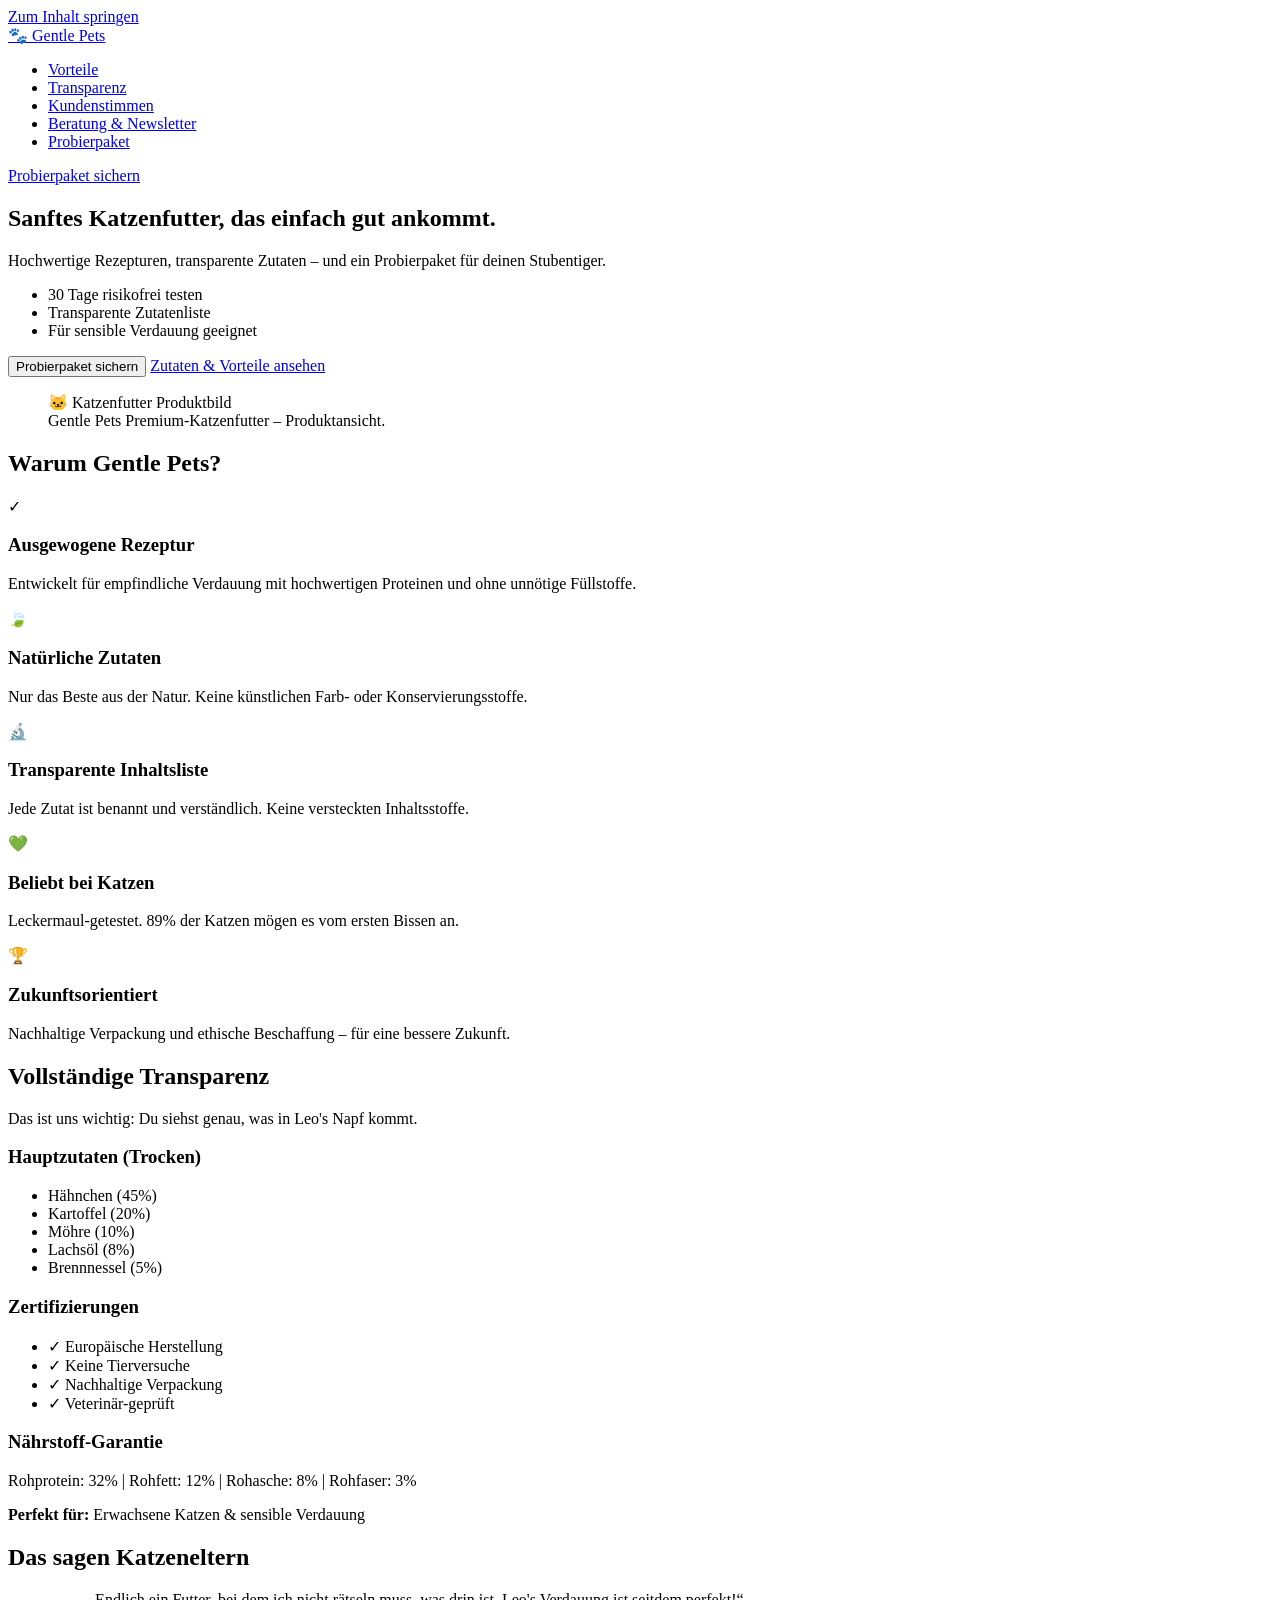
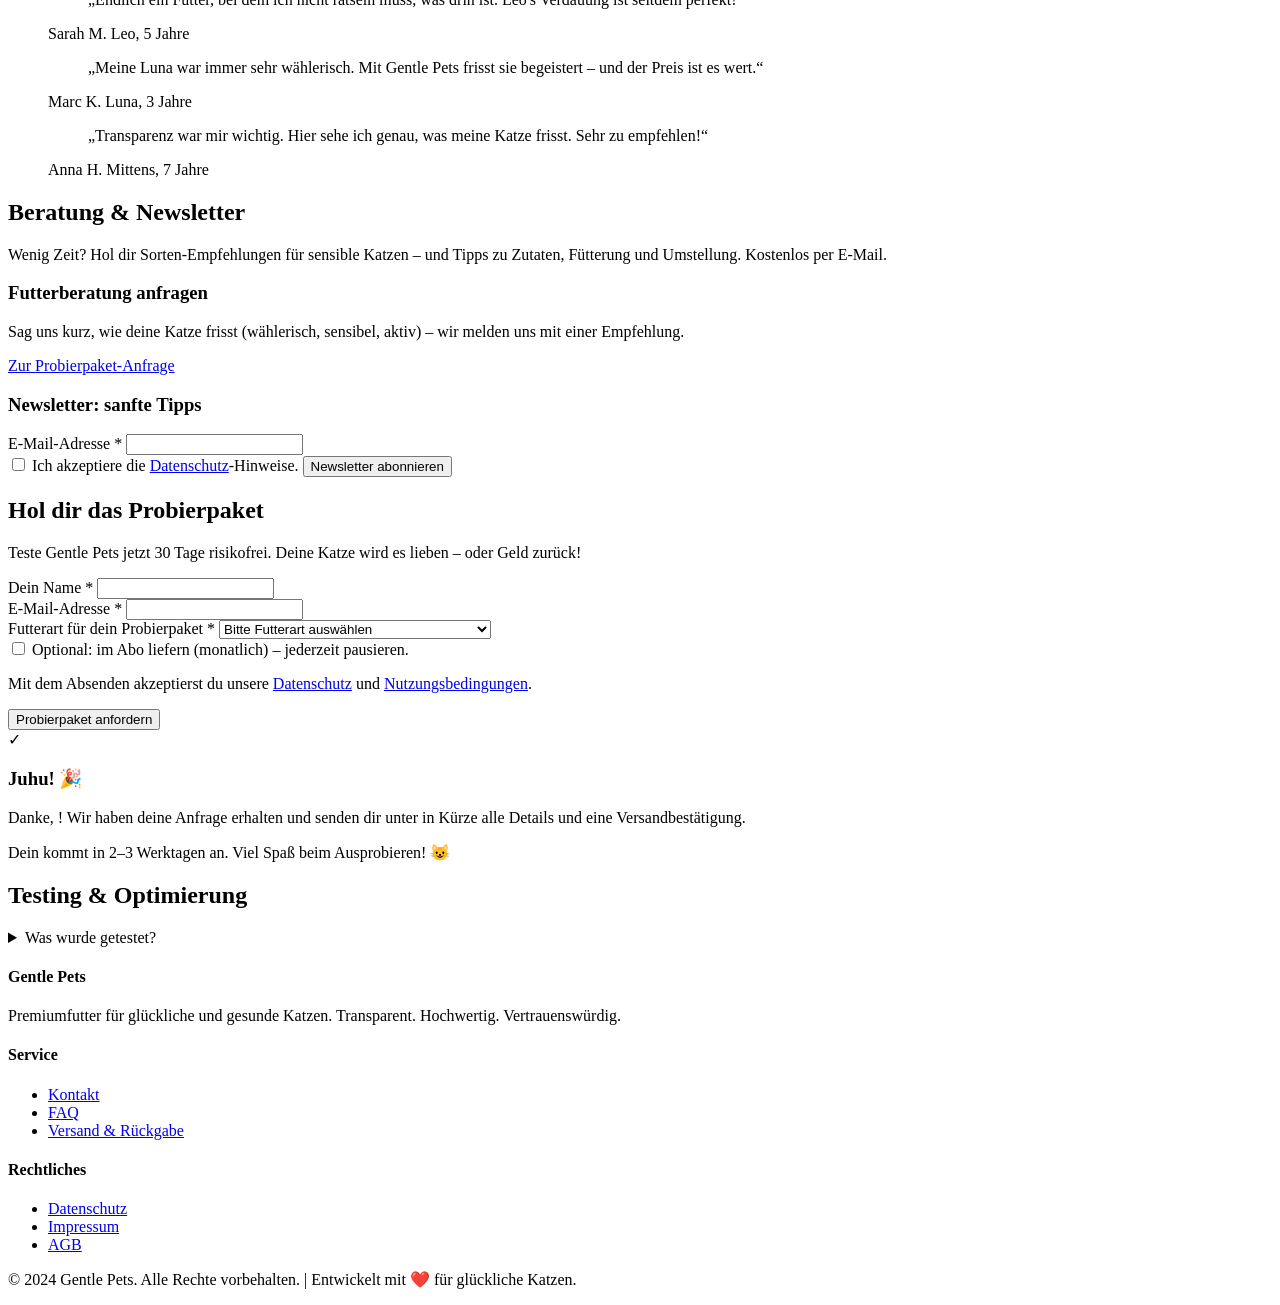
==== docs/index.html @ 292ff551 "Add docs/ for GitHub Pages preview" ====
<!doctype html>
<html lang="de">
  <head>
    <!-- =========================================================
      DOKUMENT: Gentle Pets – Landingpage (Katzenfutter)
      ZIEL: Klare Struktur, semantische Elemente, Navigation, A11y-Basics
      HINWEIS: CSS/JS bleiben extern (styles.css, main.js)
    ========================================================== -->
    <meta charset="UTF-8" />
    <meta name="viewport" content="width=device-width, initial-scale=1.0" />

    <title>Gentle Pets – Katzenfutter | Premium & Transparent</title>

    <!-- SEO (optional, aber sinnvoll) -->
    <meta
      name="description"
      content="Sanftes Katzenfutter für empfindliche Mägen: transparent, hochwertig, ohne unnötige Füllstoffe. Probierpaket 30 Tage risikofrei testen."
    />

    <link rel="stylesheet" href="/css/styles.css" />
  </head>

  <body>
    <!-- Skip-Link für Tastatur-Navigation -->
    <a class="skip-link" href="#main">Zum Inhalt springen</a>

    <div class="page-wrapper">
      <!-- =========================================================
        HEADER + NAV
        - Brand/Logo
        - Primäre Navigation (Sprungmarken)
        - Primäre CTA im Header (optional)
      ========================================================== -->
      <header class="site-header" role="banner">
        <div class="container header-inner">
          <a class="brand" href="#" aria-label="Gentle Pets Startseite">
            <span class="brand-mark" aria-hidden="true">🐾</span>
            <span class="brand-name">Gentle Pets</span>
          </a>

          <nav class="site-nav" aria-label="Hauptnavigation">
            <ul class="nav-list">
              <li class="nav-item">
                <a class="nav-link" href="#vorteile">Vorteile</a>
              </li>
              <li class="nav-item">
                <a class="nav-link" href="#transparenz">Transparenz</a>
              </li>
              <li class="nav-item">
                <a class="nav-link" href="#stimmen">Kundenstimmen</a>
              </li>
              <li class="nav-item">
                <a class="nav-link" href="#beratung">Beratung & Newsletter</a>
              </li>
              <li class="nav-item">
                <a class="nav-link" href="#probierpaket">Probierpaket</a>
              </li>
            </ul>
          </nav>

          <div class="header-cta">
            <a
              class="btn btn-primary"
              href="#probierpaket"
              aria-label="Zum Probierpaket Formular"
            >
              Probierpaket sichern
            </a>
          </div>
        </div>
      </header>

      <!-- =========================================================
        MAIN (Inhaltsbereich)
      ========================================================== -->
      <main id="main" class="site-main" role="main">
        <!-- =======================================================
          HERO
          - Primäre Botschaft + CTA
          - Bild/Visual als figure
        ======================================================== -->
        <section class="hero" aria-labelledby="hero-title">
          <div class="container">
            <div class="hero-grid">
              <div class="hero-content">
                <h1 id="hero-title" class="hero-headline">
                  Sanftes Katzenfutter, das einfach gut ankommt.
                </h1>

                <p class="hero-subline">
                  Hochwertige Rezepturen, transparente Zutaten – und ein
                  Probierpaket für deinen Stubentiger.
                </p>

                <ul class="hero-trust-list" aria-label="Vertrauensmerkmale">
                  <li class="hero-trust-item">30 Tage risikofrei testen</li>
                  <li class="hero-trust-item">Transparente Zutatenliste</li>
                  <li class="hero-trust-item">Für sensible Verdauung geeignet</li>
                </ul>

                <div class="cta-group" role="group" aria-label="Hauptaktionen">
                  <button
                    class="btn btn-primary"
                    id="cta-hero"
                    type="button"
                    aria-label="Probierpaket sichern"
                  >
                    Probierpaket sichern
                  </button>

                  <a
                    class="btn btn-secondary"
                    id="cta-secondary"
                    href="#transparenz"
                    aria-label="Zutaten und Vorteile ansehen"
                  >
                    Zutaten &amp; Vorteile ansehen
                  </a>
                </div>
              </div>

              <div class="hero-image">
                <figure class="hero-figure">
                  <div
                    class="image-placeholder"
                    role="img"
                    aria-label="Produktbild Katzenfutter (Platzhalter)"
                  >
                    🐱 Katzenfutter Produktbild
                  </div>
                  <figcaption class="sr-only">
                    Gentle Pets Premium-Katzenfutter – Produktansicht.
                  </figcaption>
                </figure>
              </div>
            </div>
          </div>
        </section>

       

        <!-- =======================================================
          VORTEILE / USPs
          - Section-ID für Nav
          - Liste von Cards (article)
        ======================================================== -->
        <section id="vorteile" class="usps" aria-labelledby="usps-title">
          <div class="container">
            <h2 id="usps-title" class="section-title">Warum Gentle Pets?</h2>

            <div id="usps-grid" class="usps-grid" role="list">
              <article class="usp-card" role="listitem">
                <div class="usp-icon" aria-hidden="true">✓</div>
                <h3 class="usp-title">Ausgewogene Rezeptur</h3>
                <p class="usp-description">
                  Entwickelt für empfindliche Verdauung mit hochwertigen
                  Proteinen und ohne unnötige Füllstoffe.
                </p>
              </article>

              <article class="usp-card" role="listitem">
                <div class="usp-icon" aria-hidden="true">🍃</div>
                <h3 class="usp-title">Natürliche Zutaten</h3>
                <p class="usp-description">
                  Nur das Beste aus der Natur. Keine künstlichen Farb- oder
                  Konservierungsstoffe.
                </p>
              </article>

              <article class="usp-card" role="listitem">
                <div class="usp-icon" aria-hidden="true">🔬</div>
                <h3 class="usp-title">Transparente Inhaltsliste</h3>
                <p class="usp-description">
                  Jede Zutat ist benannt und verständlich. Keine versteckten
                  Inhaltsstoffe.
                </p>
              </article>

              <article class="usp-card" role="listitem">
                <div class="usp-icon" aria-hidden="true">💚</div>
                <h3 class="usp-title">Beliebt bei Katzen</h3>
                <p class="usp-description">
                  Leckermaul-getestet. 89% der Katzen mögen es vom ersten Bissen
                  an.
                </p>
              </article>

              <article class="usp-card" role="listitem">
                <div class="usp-icon" aria-hidden="true">🏆</div>
                <h3 class="usp-title">Zukunftsorientiert</h3>
                <p class="usp-description">
                  Nachhaltige Verpackung und ethische Beschaffung – für eine
                  bessere Zukunft.
                </p>
              </article>
            </div>
          </div>
        </section>

        <!-- =======================================================
          TRANSPARENZ / ZUTATEN
          - Bereits vorhandene ID behalten
          - Inhalte als Cards (article) + semantische Listen
        ======================================================== -->
        <section
          class="transparenz"
          id="transparenz"
          aria-labelledby="transparenz-title"
        >
          <div class="container">
            <h2 id="transparenz-title" class="section-title">
              Vollständige Transparenz
            </h2>
            <p class="section-subtitle">
              Das ist uns wichtig: Du siehst genau, was in Leo's Napf kommt.
            </p>

            <div class="transparenz-grid">
              <article
                class="info-card info-card-teal"
                aria-labelledby="zutaten-title"
              >
                <h3 id="zutaten-title" class="info-card-title">
                  Hauptzutaten (Trocken)
                </h3>
                <ul class="ingredients-list">
                  <li>Hähnchen (45%)</li>
                  <li>Kartoffel (20%)</li>
                  <li>Möhre (10%)</li>
                  <li>Lachsöl (8%)</li>
                  <li>Brennnessel (5%)</li>
                </ul>
              </article>

              <article
                class="info-card info-card-teal"
                aria-labelledby="zert-title"
              >
                <h3 id="zert-title" class="info-card-title">
                  Zertifizierungen
                </h3>
                <ul class="certifications-list">
                  <li class="certification-item">
                    <span class="certification-check" aria-hidden="true"
                      >✓</span
                    >
                    Europäische Herstellung
                  </li>
                  <li class="certification-item">
                    <span class="certification-check" aria-hidden="true"
                      >✓</span
                    >
                    Keine Tierversuche
                  </li>
                  <li class="certification-item">
                    <span class="certification-check" aria-hidden="true"
                      >✓</span
                    >
                    Nachhaltige Verpackung
                  </li>
                  <li class="certification-item">
                    <span class="certification-check" aria-hidden="true"
                      >✓</span
                    >
                    Veterinär-geprüft
                  </li>
                </ul>
              </article>

              <article
                class="info-card info-card-teal"
                aria-labelledby="naehr-title"
              >
                <h3 id="naehr-title" class="info-card-title">
                  Nährstoff-Garantie
                </h3>
                <p class="nutrient-info">
                  Rohprotein: 32% | Rohfett: 12% | Rohasche: 8% | Rohfaser: 3%
                </p>
                <p class="nutrient-info">
                  <strong>Perfekt für:</strong> Erwachsene Katzen &amp; sensible
                  Verdauung
                </p>
              </article>
            </div>
          </div>
        </section>

        <!-- =======================================================
          KUNDENSTIMMEN
          - ID für Nav
          - Testimonials als figure/blockquote
        ======================================================== -->
        <section
          id="stimmen"
          class="testimonials"
          aria-labelledby="testimonials-title"
        >
          <div class="container">
            <h2 id="testimonials-title" class="section-title">
              Das sagen Katzeneltern
            </h2>

            <div id="testimonials-grid" class="testimonials-grid">
              <figure class="testimonial-card">
                <blockquote class="testimonial-text">
                  „Endlich ein Futter, bei dem ich nicht rätseln muss, was drin
                  ist. Leo's Verdauung ist seitdem perfekt!“
                </blockquote>
                <figcaption class="testimonial-author">
                  <span class="testimonial-name">Sarah M.</span>
                  <span class="testimonial-cat">Leo, 5 Jahre</span>
                </figcaption>
              </figure>

              <figure class="testimonial-card">
                <blockquote class="testimonial-text">
                  „Meine Luna war immer sehr wählerisch. Mit Gentle Pets frisst
                  sie begeistert – und der Preis ist es wert.“
                </blockquote>
                <figcaption class="testimonial-author">
                  <span class="testimonial-name">Marc K.</span>
                  <span class="testimonial-cat">Luna, 3 Jahre</span>
                </figcaption>
              </figure>

              <figure class="testimonial-card">
                <blockquote class="testimonial-text">
                  „Transparenz war mir wichtig. Hier sehe ich genau, was meine
                  Katze frisst. Sehr zu empfehlen!“
                </blockquote>
                <figcaption class="testimonial-author">
                  <span class="testimonial-name">Anna H.</span>
                  <span class="testimonial-cat">Mittens, 7 Jahre</span>
                </figcaption>
              </figure>
            </div>
          </div>
        </section>

        <section
          id="beratung"
          class="beratung"
          aria-labelledby="beratung-title"
        >
          <div class="container">
            <h2 id="beratung-title" class="section-title">
              Beratung & Newsletter
            </h2>
            <p class="section-subtitle">
              Wenig Zeit? Hol dir Sorten-Empfehlungen für sensible Katzen – und
              Tipps zu Zutaten, Fütterung und Umstellung. Kostenlos per E-Mail.
            </p>

            <div class="beratung-grid">
              <article
                class="beratung-card"
                aria-labelledby="beratung-card-title"
              >
                <h3 id="beratung-card-title" class="beratung-title">
                  Futterberatung anfragen
                </h3>
                <p class="beratung-text">
                  Sag uns kurz, wie deine Katze frisst (wählerisch, sensibel,
                  aktiv) – wir melden uns mit einer Empfehlung.
                </p>
                <a class="btn btn-secondary" href="#probierpaket"
                  >Zur Probierpaket-Anfrage</a
                >
              </article>

              <article class="beratung-card" aria-labelledby="newsletter-title">
                <h3 id="newsletter-title" class="beratung-title">
                  Newsletter: sanfte Tipps
                </h3>
                <form id="newsletter-form" class="newsletter-form" novalidate>
                  <label class="form-label" for="newsletter-email">
                    E-Mail-Adresse <span class="required">*</span>
                  </label>
                  <input
                    id="newsletter-email"
                    name="newsletter-email"
                    type="email"
                    class="form-input"
                    inputmode="email"
                    autocomplete="email"
                    required
                    aria-invalid="false"
                    aria-describedby="newsletter-email-error"
                  />
                  <div
                    id="newsletter-email-error"
                    class="error-message"
                    role="alert"
                    aria-live="polite"
                  ></div>

                  <label class="checkbox">
                    <input id="newsletter-consent" type="checkbox" required />
                    <span
                      >Ich akzeptiere die
                      <a href="#">Datenschutz</a>-Hinweise.</span
                    >
                  </label>

                  <button type="submit" class="btn btn-primary">
                    Newsletter abonnieren
                  </button>
                  <p
                    id="newsletter-success"
                    class="newsletter-success hidden"
                    aria-live="polite"
                  ></p>
                </form>
              </article>
            </div>
          </div>
        </section>

        <!-- =======================================================
          FORMULAR / PROBIERPAKET
          - ID für Nav
          - A11y: autocomplete, required, aria-describedby bleibt
        ======================================================== -->
        <section
          id="probierpaket"
          class="form-section"
          aria-labelledby="form-title"
        >
          <div class="container form-container">
            <div id="form-wrapper" class="form-wrapper">
              <h2 id="form-title" class="section-title">
                Hol dir das Probierpaket
              </h2>
              <p class="form-subtitle">
                Teste Gentle Pets jetzt 30 Tage risikofrei. Deine Katze wird es
                lieben – oder Geld zurück!
              </p>

              <form id="probierpaket-form" class="form" novalidate>
                <div class="form-group">
                  <label for="name" class="form-label">
                    Dein Name <span class="required">*</span>
                  </label>
                  <input
                    type="text"
                    id="name"
                    name="name"
                    class="form-input"
                    required
                    autocomplete="name"
                    aria-invalid="false"
                    aria-describedby="name-error"
                  />
                  <div
                    id="name-error"
                    class="error-message"
                    role="alert"
                    aria-live="polite"
                  ></div>
                </div>

                <div class="form-group">
                  <label for="email" class="form-label">
                    E-Mail-Adresse <span class="required">*</span>
                  </label>
                  <input
                    type="email"
                    id="email"
                    name="email"
                    class="form-input"
                    required
                    autocomplete="email"
                    inputmode="email"
                    aria-invalid="false"
                    aria-describedby="email-error"
                  />
                  <div
                    id="email-error"
                    class="error-message"
                    role="alert"
                    aria-live="polite"
                  ></div>
                </div>

                <div class="form-group">
                  <label for="futterwahl" class="form-label">
                    Futterart für dein Probierpaket
                    <span class="required">*</span>
                  </label>
                  <select
                    id="futterwahl"
                    name="futterwahl"
                    class="form-input"
                    required
                    aria-invalid="false"
                    aria-describedby="futterwahl-error"
                  >
                    <option value="" selected>
                      Bitte Futterart auswählen
                    </option>
                    <option value="trocken">Trockenfutter (500g)</option>
                    <option value="nass">Nassfutter Variety (6x 100g)</option>
                    <option value="mix">
                      Mix-Paket (250g Trocken + 3x 100g Nass)
                    </option>
                  </select>
                  <div
                    id="futterwahl-error"
                    class="error-message"
                    role="alert"
                    aria-live="polite"
                  ></div>
                </div>

                <div class="form-group">
                  <label class="checkbox" for="abo">
                    <input type="checkbox" id="abo" name="abo" />
                    <span
                      >Optional: im Abo liefern (monatlich) – jederzeit
                      pausieren.</span
                    >
                  </label>
                </div>

                <p class="form-disclaimer">
                  Mit dem Absenden akzeptierst du unsere
                  <a href="#">Datenschutz</a> und
                  <a href="#">Nutzungsbedingungen</a>.
                </p>

                <button type="submit" class="btn btn-primary btn-submit">
                  Probierpaket anfordern
                </button>
              </form>
            </div>

            <div
              id="success-message"
              class="success-message hidden"
              aria-live="polite"
            >
              <div class="success-icon" aria-hidden="true">✓</div>
              <h3 class="success-title">Juhu! 🎉</h3>
              <p class="success-text">
                Danke, <span id="success-name"></span>! Wir haben deine Anfrage
                erhalten und senden dir unter
                <span id="success-email"></span> in Kürze alle Details und eine
                Versandbestätigung.
              </p>
              <p class="success-text success-text-secondary">
                Dein <span id="success-product"></span> kommt in 2–3 Werktagen
                an. Viel Spaß beim Ausprobieren! 😺
              </p>
            </div>
          </div>
        </section>

        <section class="testing" aria-labelledby="testing-title">
          <div class="container">
            <h2 id="testing-title" class="section-title">
              Testing & Optimierung
            </h2>
            <details class="testing-details">
              <summary>Was wurde getestet?</summary>
              <ul class="testing-list">
                <li>
                  <strong>Methode:</strong> Keyboard- und Screenreader-Check
                  (Fokusführung, Alerts, Labels) + Mobile-Viewport-Test.
                </li>
                <li>
                  <strong>Ergebnis:</strong> Navigation ist per Tastatur
                  vollständig bedienbar; Skip-Link sichtbar bei Fokus.
                </li>
                <li>
                  <strong>Verbesserung:</strong> Formular-Fehler werden zentral
                  (Alert) und feldbezogen angezeigt; Reduced Motion wird
                  respektiert.
                </li>
              </ul>
            </details>
          </div>
        </section>
      </main>

      <!-- =========================================================
        FOOTER
        - Ergänzt: Footer-Navigation (optional)
      ========================================================== -->
      <footer class="footer" role="contentinfo">
        <div class="container">
          <div class="footer-grid">
            <section class="footer-section" aria-labelledby="footer-brand">
              <h4 id="footer-brand" class="footer-title">Gentle Pets</h4>
              <p class="footer-text">
                Premiumfutter für glückliche und gesunde Katzen. Transparent.
                Hochwertig. Vertrauenswürdig.
              </p>
            </section>

            <nav class="footer-section" aria-label="Service Links">
              <h4 class="footer-title">Service</h4>
              <ul class="footer-links">
                <li><a href="#">Kontakt</a></li>
                <li><a href="#">FAQ</a></li>
                <li><a href="#">Versand &amp; Rückgabe</a></li>
              </ul>
            </nav>

            <nav class="footer-section" aria-label="Rechtliches">
              <h4 class="footer-title">Rechtliches</h4>
              <ul class="footer-links">
                <li><a href="#">Datenschutz</a></li>
                <li><a href="#">Impressum</a></li>
                <li><a href="#">AGB</a></li>
              </ul>
            </nav>
          </div>

          <div class="footer-bottom">
            <p class="footer-copyright">
              © 2024 Gentle Pets. Alle Rechte vorbehalten. | Entwickelt mit ❤️
              für glückliche Katzen.
            </p>
          </div>
        </div>
      </footer>
    </div>

    <script src="/js/main.js"></script>
  </body>
</html>
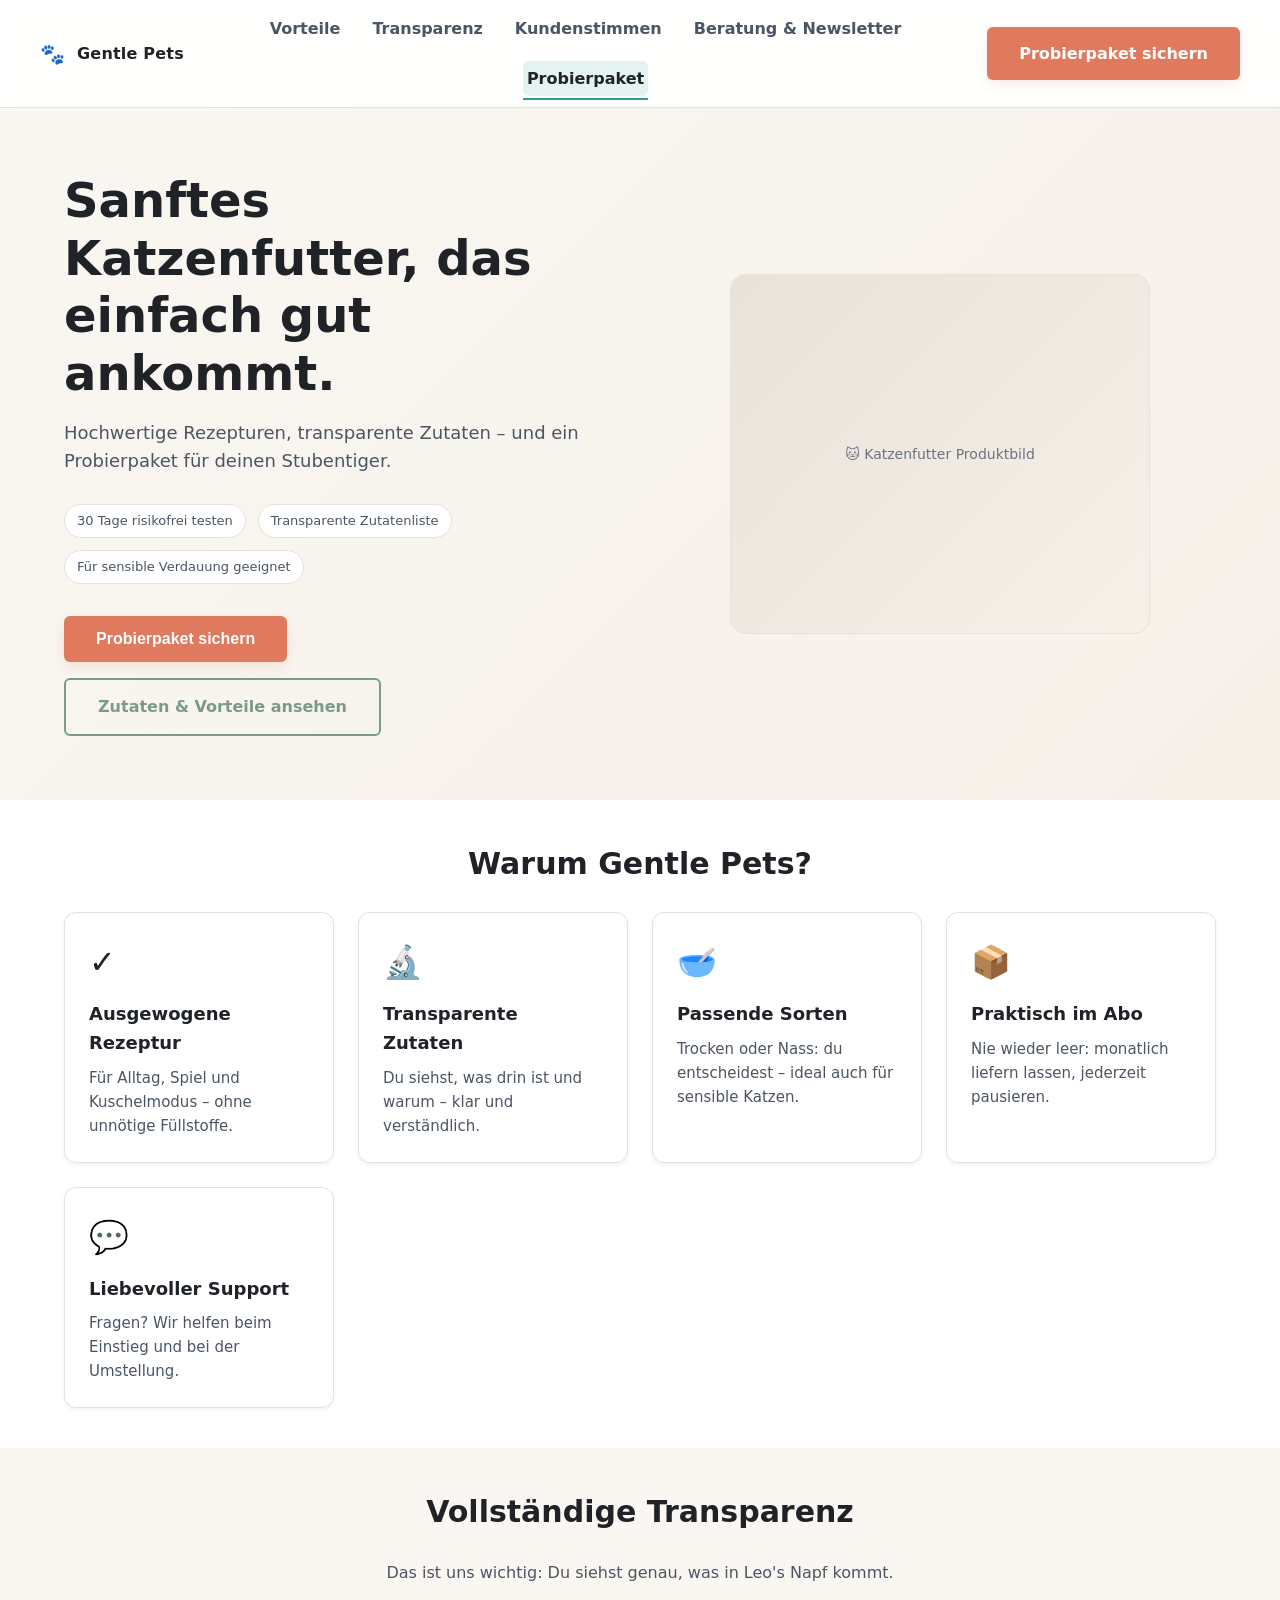
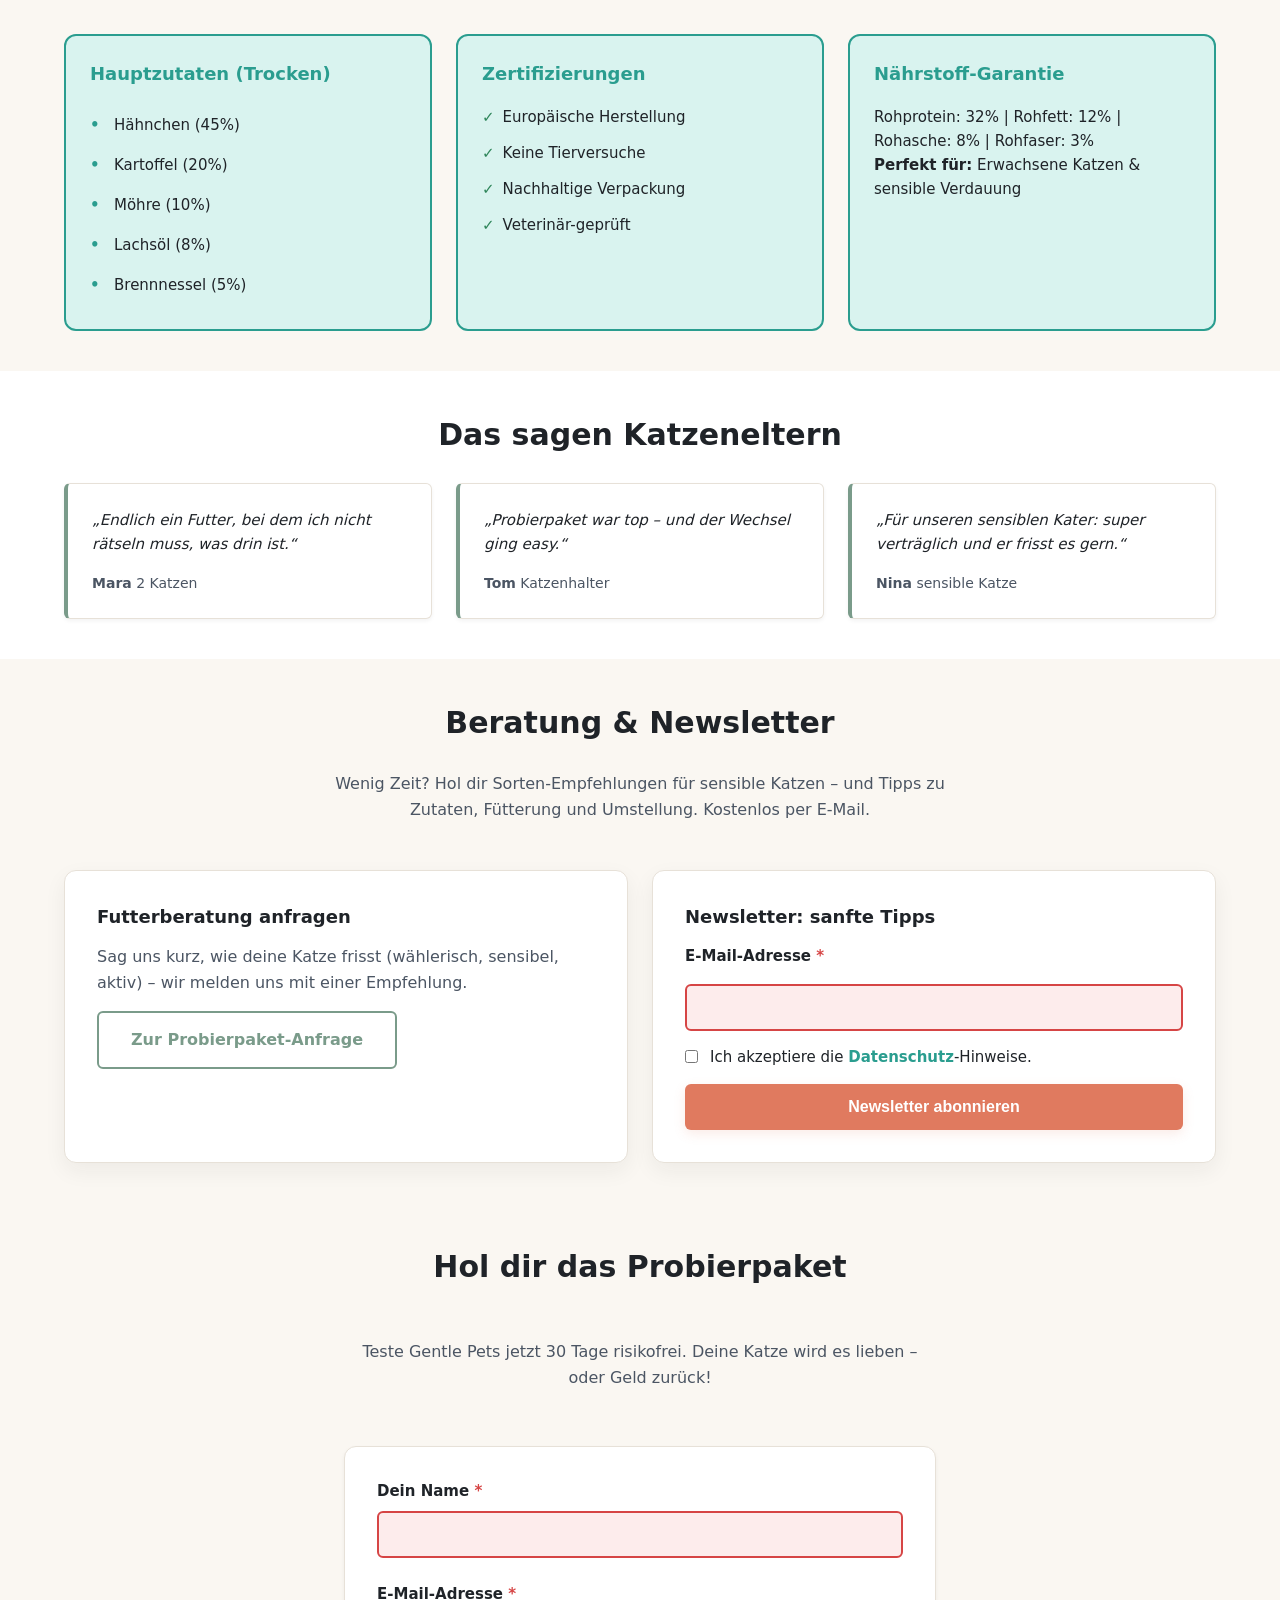
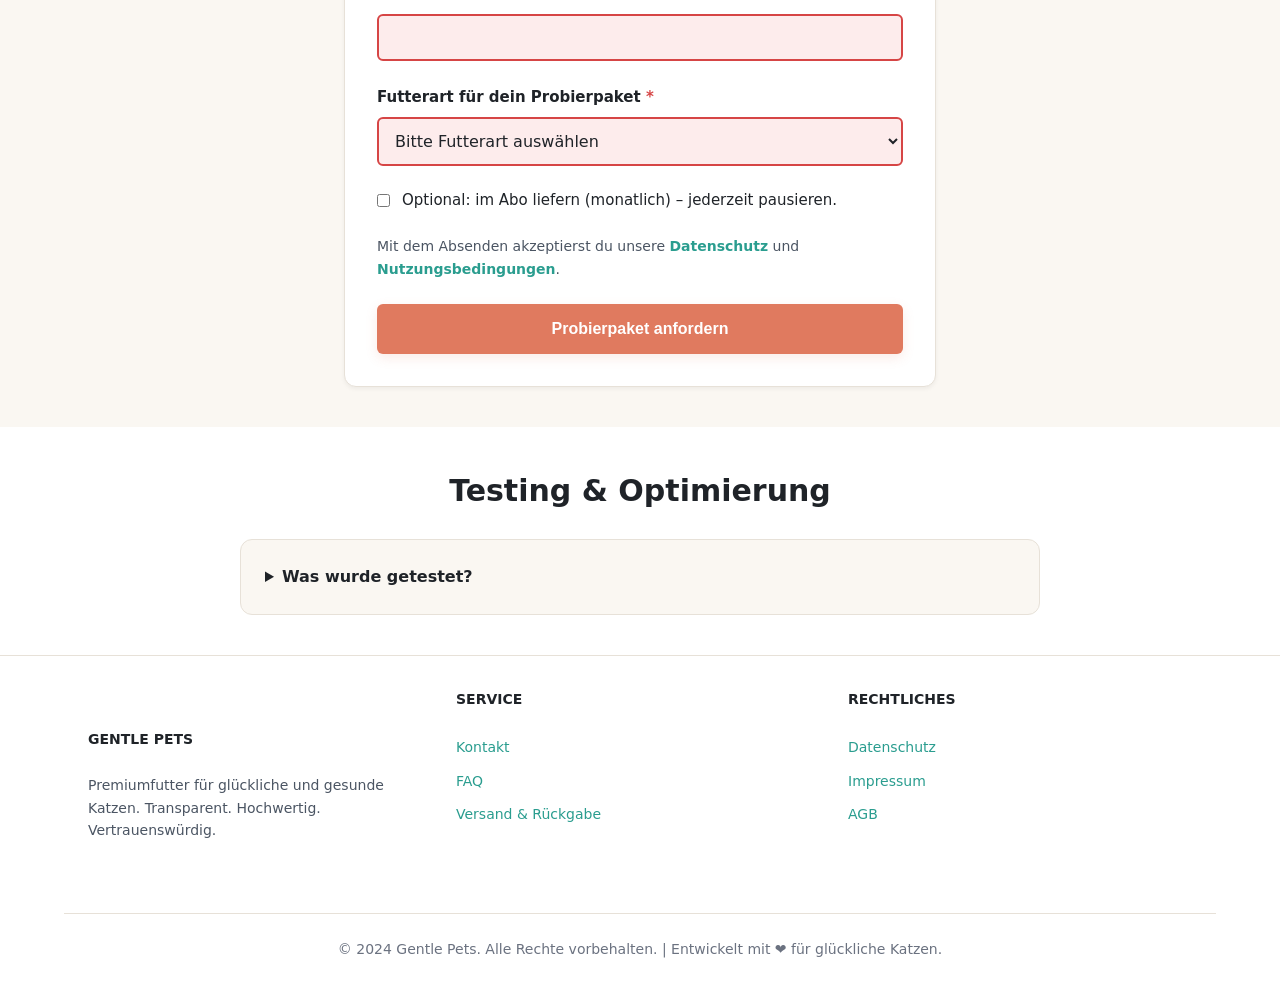
==== commit 46454c37: "Fix GitHub Pages asset paths (relative)" ====
--- a/docs/index.html
+++ b/docs/index.html
@@ -17,7 +17,7 @@
       content="Sanftes Katzenfutter für empfindliche Mägen: transparent, hochwertig, ohne unnötige Füllstoffe. Probierpaket 30 Tage risikofrei testen."
     />
 
-    <link rel="stylesheet" href="/css/styles.css" />
+    <link rel="stylesheet" href="css/styles.css" />
   </head>
 
   <body>
@@ -627,6 +627,6 @@
       </footer>
     </div>
 
-    <script src="/js/main.js"></script>
+    <script src="js/main.js"></script>
   </body>
 </html>
--- a/docs/css/styles.css
+++ b/docs/css/styles.css
@@ -0,0 +1,1214 @@
+/* ===== CSS-VARIABLEN (Palette A) ===== */
+:root {
+  /* Hintergründe */
+  --bg: #faf7f2;
+  --surface: #ffffff;
+  --border: #e7e1d8;
+
+  /* Text */
+  --text: #1f2328;
+  --text-2: #4b5563;
+  --muted: #6b7280;
+
+  /* Primär (CTA) */
+  --primary: #e07a5f;
+  --primary-hover: #d9684f;
+
+  /* Sekundär (Brand/Natur) */
+  --secondary: #7a9b8a;
+  --secondary-hover: #6a8d7d;
+
+  /* Info/Trust (Zutaten, Transparenz) */
+  --info: #2a9d8f;
+  --info-tint: #d9f3ef;
+
+  /* Fokus */
+  --focus: #2a9d8f;
+
+  /* Zustände */
+  --success: #2f855a;
+  --warning: #b7791f;
+  --error: #d64545;
+  --error-tint: #fdecec;
+
+  /* Spacing */
+  --spacing-xs: 0.5rem;
+  --spacing-sm: 0.75rem;
+  --spacing-md: 1rem;
+  --spacing-lg: 1.5rem;
+  --spacing-xl: 2rem;
+  --spacing-2xl: 3rem;
+
+  /* Border Radius */
+  --radius-sm: 0.375rem;
+  --radius-md: 0.75rem;
+  --radius-lg: 1rem;
+
+  /* Shadows */
+  --shadow-sm: 0 2px 4px rgba(0, 0, 0, 0.05);
+  --shadow-md: 0 4px 12px rgba(224, 122, 95, 0.15);
+  --shadow-lg: 0 6px 16px rgba(224, 122, 95, 0.25);
+
+  /* Transitions */
+  --transition: all 0.2s ease;
+}
+
+/* ===== RESET & GLOBALE STYLES ===== */
+* {
+  margin: 0;
+  padding: 0;
+  box-sizing: border-box;
+}
+
+html {
+  scroll-behavior: smooth;
+}
+
+body {
+  font-family:
+    system-ui,
+    -apple-system,
+    "Segoe UI",
+    Roboto,
+    sans-serif;
+  background-color: var(--bg);
+  color: var(--text);
+  line-height: 1.6;
+  font-size: 1rem;
+  -webkit-font-smoothing: antialiased;
+  text-rendering: optimizeLegibility;
+}
+
+.page-wrapper {
+  display: flex;
+  flex-direction: column;
+  min-height: 100vh;
+}
+
+/* ===== CONTAINER ===== */
+.container {
+  width: 100%;
+  max-width: 1200px;
+  margin: 0 auto;
+  padding: 0 var(--spacing-lg);
+}
+
+/* ===== HEADER + NAV ===== */
+.site-header {
+  background-color: rgba(255, 255, 255, 0.9);
+  border-bottom: 1px solid var(--border);
+  position: sticky;
+  top: 0;
+  z-index: 50;
+  backdrop-filter: blur(10px);
+}
+
+.header-inner {
+  display: flex;
+  align-items: center;
+  justify-content: space-between;
+  gap: var(--spacing-lg);
+  padding: var(--spacing-md) 0;
+}
+
+.brand {
+  display: inline-flex;
+  align-items: center;
+  gap: var(--spacing-sm);
+  color: var(--text);
+  text-decoration: none;
+  font-weight: 800;
+}
+
+.brand-mark {
+  font-size: 1.25rem;
+}
+
+.brand-name {
+  font-size: 1rem;
+  letter-spacing: 0.2px;
+}
+
+.site-nav {
+  flex: 1;
+  display: flex;
+  justify-content: center;
+}
+
+.nav-list {
+  list-style: none;
+  display: flex;
+  align-items: center;
+  gap: var(--spacing-lg);
+  margin: 0;
+  padding: 0;
+  flex-wrap: wrap;
+  justify-content: center;
+}
+
+.nav-link {
+  color: var(--text-2);
+  text-decoration: none;
+  font-weight: 600;
+  padding: 0.5rem 0.25rem;
+  border-radius: var(--radius-sm);
+  transition: var(--transition);
+}
+
+.nav-link:hover,
+.nav-link:focus {
+  color: var(--text);
+  background-color: rgba(42, 157, 143, 0.08);
+}
+
+.nav-link[aria-current="page"],
+.nav-link.is-active {
+  color: var(--text);
+  background-color: rgba(42, 157, 143, 0.12);
+}
+
+.header-cta {
+  display: flex;
+  align-items: center;
+}
+
+/* ===== SKIP LINK ===== */
+.skip-link {
+  position: absolute;
+  left: var(--spacing-lg);
+  top: var(--spacing-lg);
+  transform: translateY(-200%);
+  background-color: var(--surface);
+  border: 2px solid var(--info);
+  color: var(--text);
+  padding: 0.75rem 1rem;
+  border-radius: var(--radius-sm);
+  z-index: 100;
+  text-decoration: none;
+  box-shadow: var(--shadow-sm);
+}
+
+.skip-link:focus {
+  transform: translateY(0);
+  outline: none;
+}
+
+/* ===== HERO-BEREICH ===== */
+.hero {
+  background: linear-gradient(135deg, #faf7f2 0%, #f5f0e8 100%);
+  padding: calc(var(--spacing-2xl) + 1rem) var(--spacing-lg);
+}
+
+.hero-grid {
+  display: grid;
+  grid-template-columns: repeat(auto-fit, minmax(300px, 1fr));
+  gap: var(--spacing-2xl);
+  align-items: center;
+}
+
+.hero-figure {
+  width: 100%;
+  max-width: 420px;
+}
+
+.image-placeholder {
+  width: 100%;
+  height: 360px;
+  background: linear-gradient(
+    135deg,
+    rgba(231, 225, 216, 0.9),
+    rgba(245, 240, 232, 0.9)
+  );
+  border: 1px solid var(--border);
+  border-radius: var(--radius-lg);
+  display: flex;
+  justify-content: center;
+  align-items: center;
+  color: var(--muted);
+  font-size: 0.875rem;
+  text-align: center;
+  padding: var(--spacing-lg);
+}
+
+.hero-content {
+  display: flex;
+  flex-direction: column;
+  gap: var(--spacing-md);
+}
+
+.hero-headline {
+  font-size: clamp(2rem, 5vw, 3rem);
+  line-height: 1.2;
+  font-weight: 700;
+  color: var(--text);
+}
+
+.hero-subline {
+  font-size: 1.125rem;
+  line-height: 1.6;
+  color: var(--text-2);
+}
+
+.cta-group {
+  display: flex;
+  flex-wrap: wrap;
+  gap: var(--spacing-md);
+  margin-top: var(--spacing-md);
+}
+
+.hero-trust-list {
+  list-style: none;
+  display: flex;
+  flex-wrap: wrap;
+  gap: var(--spacing-sm);
+  margin-top: var(--spacing-sm);
+  padding: 0;
+}
+
+.hero-trust-item {
+  border: 1px solid var(--border);
+  background-color: var(--surface);
+  border-radius: 999px;
+  padding: 0.35rem 0.75rem;
+  font-size: 0.8125rem;
+  color: var(--text-2);
+}
+
+.hero-image {
+  display: flex;
+  justify-content: center;
+  align-items: center;
+}
+
+/* ===== BUTTONS ===== */
+.btn {
+  border: none;
+  padding: 0.875rem 2rem;
+  font-size: 1rem;
+  font-weight: 600;
+  border-radius: var(--radius-sm);
+  cursor: pointer;
+  transition: var(--transition);
+  outline: none;
+  display: inline-flex;
+  align-items: center;
+  justify-content: center;
+  text-decoration: none;
+}
+
+.btn:focus-visible {
+  outline: 3px solid var(--focus);
+  outline-offset: 2px;
+}
+
+.btn-primary {
+  background-color: var(--primary);
+  color: #ffffff;
+  box-shadow: var(--shadow-md);
+}
+
+.btn-primary:hover,
+.btn-primary:focus {
+  background-color: var(--primary-hover);
+  box-shadow: var(--shadow-lg);
+}
+
+.btn-primary:active {
+  transform: scale(0.98);
+}
+
+.btn-primary:disabled {
+  opacity: 0.7;
+  cursor: not-allowed;
+}
+
+a.btn {
+  text-decoration: none;
+}
+
+a.btn:visited {
+  color: inherit;
+}
+
+.btn-secondary {
+  background-color: transparent;
+  color: var(--secondary);
+  border: 2px solid var(--secondary);
+}
+
+.btn-secondary:hover,
+.btn-secondary:focus {
+  background-color: var(--secondary);
+  color: #ffffff;
+}
+
+.btn-submit {
+  width: 100%;
+  padding: 1rem;
+  font-weight: 700;
+}
+
+/* ===== SECTION STYLES ===== */
+section {
+  padding: calc(var(--spacing-2xl) - 0.5rem) var(--spacing-lg);
+  flex: 1;
+}
+
+.section-title {
+  font-size: 1.875rem;
+  font-weight: 700;
+  margin-bottom: var(--spacing-lg);
+  text-align: center;
+  color: var(--text);
+}
+
+.section-subtitle {
+  font-size: 1rem;
+  color: var(--text-2);
+  text-align: center;
+  margin-bottom: var(--spacing-2xl);
+  max-width: 60ch;
+  margin-left: auto;
+  margin-right: auto;
+}
+
+/* ===== CUSTOMER JOURNEY ===== */
+.journey {
+  background-color: var(--surface);
+}
+
+.journey-grid {
+  display: grid;
+  grid-template-columns: repeat(auto-fit, minmax(240px, 1fr));
+  gap: var(--spacing-lg);
+}
+
+.journey-card {
+  background-color: var(--surface);
+  border: 1px solid var(--border);
+  border-radius: var(--radius-md);
+  padding: var(--spacing-lg);
+  box-shadow: var(--shadow-sm);
+}
+
+.journey-step {
+  display: inline-block;
+  margin-bottom: var(--spacing-xs);
+  font-size: 0.8125rem;
+  font-weight: 700;
+  letter-spacing: 0.04em;
+  text-transform: uppercase;
+  color: var(--info);
+}
+
+.journey-card-title {
+  font-size: 1.1rem;
+  margin-bottom: var(--spacing-xs);
+}
+
+.journey-card-text {
+  color: var(--text-2);
+  font-size: 0.9375rem;
+}
+
+/* ===== USPs / VORTEILE ===== */
+.usps {
+  background-color: var(--surface);
+}
+
+.usps-grid {
+  display: grid;
+  grid-template-columns: repeat(auto-fit, minmax(250px, 1fr));
+  gap: var(--spacing-lg);
+}
+
+.usp-card {
+  background-color: var(--surface);
+  border: 1px solid var(--border);
+  border-radius: var(--radius-md);
+  padding: var(--spacing-lg);
+  box-shadow: var(--shadow-sm);
+  transition:
+    transform 0.2s ease,
+    box-shadow 0.2s ease,
+    border-color 0.2s ease;
+}
+
+.usp-card:hover {
+  border-color: rgba(122, 155, 138, 0.6);
+  box-shadow: 0 10px 28px rgba(31, 35, 40, 0.08);
+  transform: translateY(-2px);
+}
+
+.usp-icon {
+  font-size: 2rem;
+  margin-bottom: var(--spacing-sm);
+}
+
+.usp-title {
+  font-size: 1.125rem;
+  font-weight: 600;
+  margin-bottom: var(--spacing-xs);
+  color: var(--text);
+}
+
+.usp-description {
+  font-size: 0.9375rem;
+  line-height: 1.6;
+  color: var(--text-2);
+}
+
+/* ===== TRANSPARENZ / ZUTATEN ===== */
+.transparenz {
+  background-color: var(--bg);
+}
+
+.transparenz-grid {
+  display: grid;
+  grid-template-columns: repeat(auto-fit, minmax(280px, 1fr));
+  gap: var(--spacing-lg);
+}
+
+.info-card {
+  background-color: var(--info-tint);
+  border: 2px solid var(--info);
+  border-radius: var(--radius-md);
+  padding: var(--spacing-lg);
+}
+
+.info-card-teal {
+  background-color: var(--info-tint);
+  border-color: var(--info);
+}
+
+.info-card-title {
+  font-size: 1.125rem;
+  font-weight: 700;
+  color: var(--info);
+  margin-bottom: var(--spacing-md);
+}
+
+.ingredients-list {
+  list-style: none;
+  padding: 0;
+  margin: 0;
+}
+
+.ingredients-list li {
+  font-size: 0.9375rem;
+  padding: 0.5rem 0;
+  padding-left: var(--spacing-lg);
+  position: relative;
+  color: var(--text);
+}
+
+.ingredients-list li::before {
+  content: "•";
+  position: absolute;
+  left: 0;
+  color: var(--info);
+  font-weight: 700;
+}
+
+.certifications-list {
+  display: flex;
+  flex-direction: column;
+  gap: var(--spacing-sm);
+}
+
+.certification-item {
+  font-size: 0.9375rem;
+  color: var(--text);
+  display: flex;
+  align-items: center;
+  gap: var(--spacing-xs);
+}
+
+.certification-check {
+  color: var(--success);
+  font-weight: 700;
+}
+
+.nutrient-info {
+  font-size: 0.9375rem;
+  line-height: 1.6;
+  color: var(--text);
+  margin: 0;
+}
+
+/* ===== TESTIMONIALS ===== */
+.testimonials {
+  background-color: var(--surface);
+}
+
+.testimonials-grid {
+  display: grid;
+  grid-template-columns: repeat(auto-fit, minmax(300px, 1fr));
+  gap: var(--spacing-lg);
+}
+
+.testimonial-card {
+  background-color: var(--surface);
+  border: 1px solid var(--border);
+  border-left: 4px solid var(--secondary);
+  border-radius: var(--radius-sm);
+  padding: var(--spacing-lg);
+  box-shadow: var(--shadow-sm);
+  transition:
+    transform 0.2s ease,
+    box-shadow 0.2s ease;
+}
+
+.testimonial-card:hover {
+  transform: translateY(-2px);
+  box-shadow: 0 10px 28px rgba(31, 35, 40, 0.08);
+}
+
+.testimonial-text {
+  font-size: 0.9375rem;
+  line-height: 1.6;
+  margin-bottom: var(--spacing-md);
+  color: var(--text);
+  font-style: italic;
+  quotes: "„" "“";
+}
+
+.testimonial-author {
+  font-size: 0.875rem;
+  color: var(--text-2);
+}
+
+.testimonial-name {
+  margin: 0.25rem 0;
+  font-weight: 600;
+}
+
+.testimonial-cat {
+  margin: 0.25rem 0;
+}
+
+/* ===== BERATUNG / NEWSLETTER ===== */
+.beratung {
+  background-color: var(--bg);
+}
+
+.beratung-grid {
+  display: grid;
+  grid-template-columns: repeat(auto-fit, minmax(280px, 1fr));
+  gap: var(--spacing-lg);
+}
+
+.beratung-card {
+  background-color: var(--surface);
+  border: 1px solid var(--border);
+  border-radius: var(--radius-md);
+  padding: var(--spacing-xl);
+  box-shadow: 0 8px 22px rgba(31, 35, 40, 0.06);
+  transition: var(--transition);
+}
+
+.beratung-card:hover {
+  transform: translateY(-2px);
+  box-shadow: var(--shadow-md);
+}
+
+.beratung-title {
+  font-size: 1.125rem;
+  font-weight: 800;
+  margin-bottom: var(--spacing-sm);
+}
+
+.beratung-text {
+  color: var(--text-2);
+  margin-bottom: var(--spacing-md);
+}
+
+.newsletter-form {
+  display: flex;
+  flex-direction: column;
+  gap: var(--spacing-md);
+}
+
+.newsletter-success {
+  margin: 0;
+  font-weight: 700;
+  color: var(--success);
+}
+
+.newsletter-success.hidden {
+  display: none;
+}
+
+/* ===== CHECKBOX ===== */
+.checkbox {
+  display: inline-flex;
+  align-items: flex-start;
+  gap: var(--spacing-sm);
+  font-size: 0.9375rem;
+  color: var(--text);
+  line-height: 1.4;
+}
+
+.checkbox input {
+  margin-top: 0.2rem;
+}
+
+.checkbox a {
+  color: var(--info);
+  font-weight: 700;
+  text-decoration: none;
+}
+
+.checkbox a:hover {
+  text-decoration: underline;
+}
+
+/* ===== TESTING ===== */
+.testing {
+  background-color: var(--surface);
+}
+
+.testing-details {
+  max-width: 800px;
+  margin: 0 auto;
+  background-color: var(--bg);
+  border: 1px solid var(--border);
+  border-radius: var(--radius-md);
+  padding: var(--spacing-lg);
+}
+
+.testing-details summary {
+  cursor: pointer;
+  font-weight: 800;
+}
+
+.testing-list {
+  margin-top: var(--spacing-md);
+  padding-left: 1.25rem;
+  color: var(--text-2);
+}
+
+/* ===== MICRO-ANIMATIONEN ===== */
+/* 1) Nav underline (Transition) */
+.nav-link {
+  position: relative;
+}
+
+.nav-link::after {
+  content: "";
+  position: absolute;
+  left: 0;
+  bottom: -4px;
+  width: 0;
+  height: 2px;
+  background-color: var(--info);
+  transition: width 0.2s ease;
+}
+
+.nav-link:hover::after,
+.nav-link:focus::after,
+.nav-link.is-active::after {
+  width: 100%;
+}
+
+/* 2) Card pop (Transition) */
+.usp-card,
+.testimonial-card {
+  transition:
+    transform 0.2s ease,
+    box-shadow 0.2s ease,
+    border-color 0.2s ease;
+}
+
+.usp-card:hover,
+.testimonial-card:hover {
+  transform: translateY(-2px);
+}
+
+/* 3) Squash & Stretch (Animationsprinzip sichtbar) */
+@keyframes squashPop {
+  0% {
+    transform: scale(1);
+  }
+  45% {
+    transform: scale(1.08, 0.92);
+  }
+  70% {
+    transform: scale(0.98, 1.02);
+  }
+  100% {
+    transform: scale(1);
+  }
+}
+
+.success-icon.is-animated {
+  animation: squashPop 420ms ease-out;
+}
+
+/* Anticipation: leichte Vorbewegung im Hero */
+@keyframes anticipationIn {
+  0% {
+    transform: translateY(8px);
+    opacity: 0;
+  }
+  65% {
+    transform: translateY(-3px);
+    opacity: 1;
+  }
+  100% {
+    transform: translateY(0);
+  }
+}
+
+.hero-content {
+  animation: anticipationIn 520ms ease-out;
+}
+
+/* ===== FORMULAR-SEKTION ===== */
+.form-section {
+  background-color: var(--bg);
+}
+
+.form-container {
+  max-width: 640px;
+  margin: 0 auto;
+}
+
+.form-wrapper {
+  display: flex;
+  flex-direction: column;
+  gap: var(--spacing-lg);
+}
+
+.form-subtitle {
+  font-size: 1rem;
+  color: var(--text-2);
+  text-align: center;
+  margin-bottom: var(--spacing-xl);
+}
+
+.form {
+  display: flex;
+  flex-direction: column;
+  gap: var(--spacing-lg);
+  background-color: var(--surface);
+  padding: var(--spacing-xl);
+  border-radius: var(--radius-md);
+  border: 1px solid var(--border);
+  box-shadow: var(--shadow-sm);
+}
+
+.form-group {
+  display: flex;
+  flex-direction: column;
+  gap: var(--spacing-xs);
+}
+
+.form-label {
+  display: block;
+  font-size: 0.9375rem;
+  font-weight: 600;
+  color: var(--text);
+}
+
+.required {
+  color: var(--error);
+}
+
+.form-input {
+  padding: 0.75rem;
+  font-size: 1rem;
+  border: 2px solid var(--border);
+  border-radius: var(--radius-sm);
+  background-color: var(--surface);
+  transition: var(--transition);
+  font-family: inherit;
+  color: var(--text);
+}
+
+.form-input:focus {
+  outline: none;
+  border-color: var(--info);
+  box-shadow: 0 0 0 3px var(--info-tint);
+}
+
+.form-input:invalid:not(:placeholder-shown) {
+  border-color: var(--error);
+  background-color: var(--error-tint);
+}
+
+.form-input.error {
+  border-color: var(--error);
+  background-color: var(--error-tint);
+}
+
+.form-input[aria-invalid="true"] {
+  border-color: var(--error);
+  background-color: var(--error-tint);
+}
+
+.error-message {
+  font-size: 0.875rem;
+  color: var(--error);
+  display: flex;
+  gap: var(--spacing-xs);
+  align-items: flex-start;
+  min-height: 1.25rem;
+}
+
+.error-message:empty {
+  display: none;
+}
+
+.form-disclaimer {
+  font-size: 0.875rem;
+  color: var(--text-2);
+  line-height: 1.6;
+}
+
+.form-disclaimer a {
+  color: var(--info);
+  text-decoration: none;
+  font-weight: 600;
+  transition: var(--transition);
+}
+
+.form-disclaimer a:hover {
+  text-decoration: underline;
+}
+
+.form-disclaimer a:focus {
+  outline: 2px solid var(--info);
+  outline-offset: 2px;
+}
+
+/* ===== FORM ALERT / SERVER FEEDBACK ===== */
+.form-alert {
+  display: none;
+  align-items: flex-start;
+  gap: var(--spacing-sm);
+  padding: 0.875rem 1rem;
+  border-radius: var(--radius-sm);
+  border: 1px solid var(--border);
+  background-color: var(--surface);
+  color: var(--text);
+  line-height: 1.5;
+}
+
+.form-alert.is-visible {
+  display: flex;
+}
+
+.form-alert--error {
+  border-color: var(--error);
+  background-color: var(--error-tint);
+}
+
+.form-alert--success {
+  border-color: var(--success);
+  background-color: rgba(47, 133, 90, 0.08);
+}
+
+.form-alert__icon {
+  font-weight: 800;
+  flex: 0 0 auto;
+}
+
+.form-alert__content {
+  display: flex;
+  flex-direction: column;
+  gap: 0.25rem;
+}
+
+.form-alert__title {
+  font-weight: 800;
+}
+
+.form-alert__text {
+  color: var(--text-2);
+}
+
+/* ===== SUCCESS MESSAGE ===== */
+.success-message {
+  background-color: var(--surface);
+  border: 1px solid var(--border);
+  border-radius: var(--radius-md);
+  padding: var(--spacing-2xl) var(--spacing-xl);
+  text-align: center;
+  animation: slideIn 0.3s ease-out;
+}
+
+.success-message.hidden {
+  display: none;
+}
+
+@keyframes slideIn {
+  from {
+    opacity: 0;
+    transform: translateY(-10px);
+  }
+  to {
+    opacity: 1;
+    transform: translateY(0);
+  }
+}
+
+.success-icon {
+  width: 60px;
+  height: 60px;
+  background-color: var(--info-tint);
+  border-radius: 50%;
+  display: flex;
+  justify-content: center;
+  align-items: center;
+  margin: 0 auto var(--spacing-md);
+  font-size: 2rem;
+  color: var(--success);
+  font-weight: 700;
+}
+
+.success-title {
+  font-size: 1.5rem;
+  font-weight: 700;
+  margin-bottom: var(--spacing-sm);
+  color: var(--text);
+}
+
+.success-text {
+  font-size: 1rem;
+  color: var(--text-2);
+  margin-bottom: var(--spacing-md);
+  line-height: 1.6;
+}
+
+.success-text-secondary {
+  font-size: 0.9375rem;
+  color: var(--muted);
+}
+
+.success-text strong,
+.success-text-secondary strong {
+  color: var(--text);
+  font-weight: 600;
+}
+
+/* ===== FOOTER ===== */
+.footer {
+  background-color: var(--surface);
+  border-top: 1px solid var(--border);
+  padding: var(--spacing-xl) var(--spacing-lg);
+  margin-top: auto;
+}
+
+.footer-grid {
+  display: grid;
+  grid-template-columns: repeat(auto-fit, minmax(200px, 1fr));
+  gap: var(--spacing-lg);
+  margin-bottom: var(--spacing-xl);
+}
+
+.footer-section {
+  display: flex;
+  flex-direction: column;
+  gap: var(--spacing-sm);
+}
+
+.footer-title {
+  font-size: 0.875rem;
+  font-weight: 700;
+  text-transform: uppercase;
+  color: var(--text);
+  margin-bottom: var(--spacing-sm);
+}
+
+.footer-text {
+  font-size: 0.875rem;
+  color: var(--text-2);
+  line-height: 1.6;
+}
+
+.footer-links {
+  list-style: none;
+  padding: 0;
+  margin: 0;
+  display: flex;
+  flex-direction: column;
+  gap: var(--spacing-xs);
+}
+
+.footer-links a {
+  color: var(--info);
+  text-decoration: none;
+  font-size: 0.875rem;
+  transition: var(--transition);
+}
+
+.footer-links a:hover {
+  text-decoration: underline;
+}
+
+.footer-links a:focus {
+  outline: 2px solid var(--info);
+  outline-offset: 2px;
+}
+
+.footer-bottom {
+  border-top: 1px solid var(--border);
+  padding-top: var(--spacing-lg);
+  text-align: center;
+}
+
+.footer-copyright {
+  font-size: 0.875rem;
+  color: var(--muted);
+  margin: 0;
+}
+
+/* ===== RESPONSIVE DESIGN ===== */
+@media (max-width: 768px) {
+  .header-inner {
+    flex-wrap: wrap;
+    justify-content: center;
+  }
+
+  .site-nav {
+    order: 3;
+    width: 100%;
+  }
+
+  .header-cta {
+    order: 2;
+    width: 100%;
+  }
+
+  .hero-grid,
+  .cta-group {
+    gap: var(--spacing-lg);
+  }
+
+  .hero-headline {
+    font-size: clamp(1.5rem, 4vw, 2rem);
+  }
+
+  .section-title {
+    font-size: 1.5rem;
+  }
+
+  .cta-group {
+    flex-direction: column;
+  }
+
+  .cta-group .btn {
+    width: 100%;
+  }
+
+  .header-cta .btn {
+    width: auto;
+  }
+
+  .image-placeholder {
+    max-width: 250px;
+    width: 100%;
+    height: 300px;
+  }
+
+  .form {
+    padding: var(--spacing-lg);
+  }
+
+  .usps-grid,
+  .transparenz-grid,
+  .testimonials-grid {
+    grid-template-columns: 1fr;
+  }
+
+  section {
+    padding: var(--spacing-xl) var(--spacing-lg);
+  }
+
+  .beratung-grid {
+    grid-template-columns: 1fr;
+  }
+}
+
+@media (max-width: 480px) {
+  .nav-list {
+    gap: var(--spacing-md);
+  }
+
+  .container {
+    padding: 0 var(--spacing-md);
+  }
+
+  .hero {
+    padding: var(--spacing-xl) var(--spacing-md);
+  }
+
+  .hero-headline {
+    font-size: 1.5rem;
+  }
+
+  .hero-subline {
+    font-size: 1rem;
+  }
+
+  .section-title {
+    font-size: 1.25rem;
+  }
+
+  .btn {
+    padding: 0.75rem 1.5rem;
+    font-size: 0.9375rem;
+  }
+
+  section {
+    padding: var(--spacing-lg) var(--spacing-md);
+  }
+
+  .form {
+    padding: var(--spacing-lg);
+  }
+
+  .image-placeholder {
+    width: 100%;
+    max-width: none;
+    height: 250px;
+  }
+
+  .footer-grid {
+    gap: var(--spacing-lg);
+  }
+}
+
+/* ===== ACCESSIBILITY ===== */
+.sr-only {
+  position: absolute;
+  width: 1px;
+  height: 1px;
+  padding: 0;
+  margin: -1px;
+  overflow: hidden;
+  clip: rect(0, 0, 0, 0);
+  white-space: nowrap;
+  border-width: 0;
+}
+
+/* Fokus-Sichtbarkeit für Tastaturnavigation */
+button:focus-visible,
+a:focus-visible,
+input:focus-visible,
+select:focus-visible,
+textarea:focus-visible {
+  outline: 3px solid var(--focus);
+  outline-offset: 2px;
+}
+
+/* Reduziere Animationen bei prefers-reduced-motion */
+@media (prefers-reduced-motion: reduce) {
+  * {
+    animation-duration: 0.01ms !important;
+    animation-iteration-count: 1 !important;
+    transition-duration: 0.01ms !important;
+    scroll-behavior: auto !important;
+  }
+}
